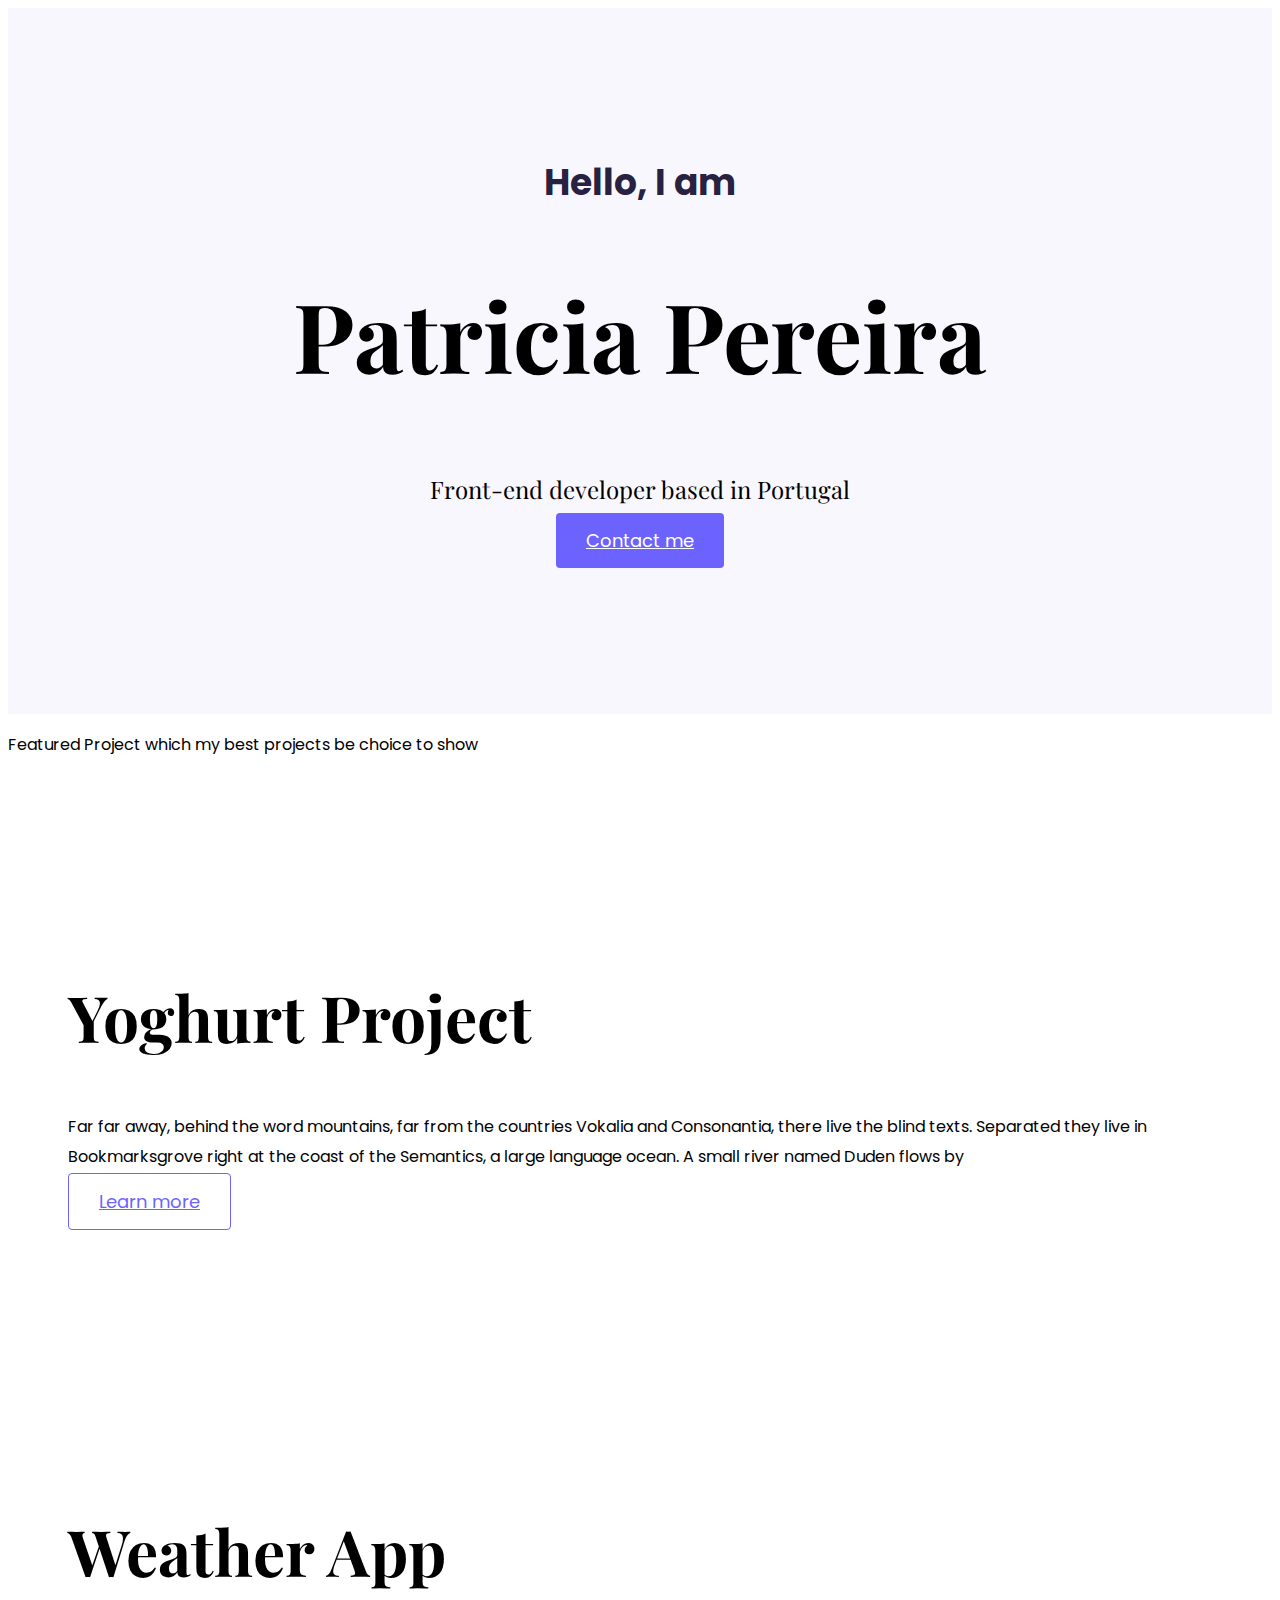
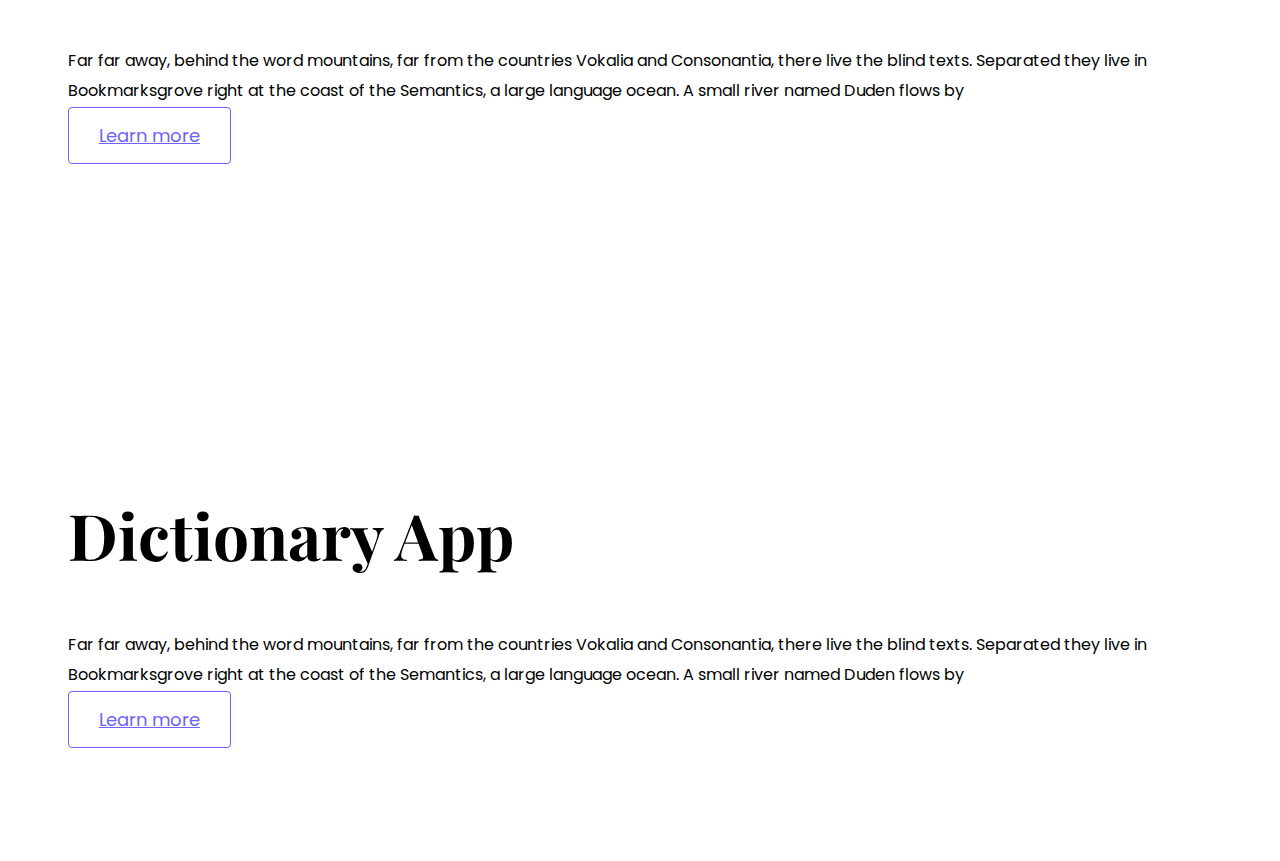
==== index.html @ 2272dbc6 "Added Css and html" ====
<!DOCTYPE html>
<html lang="en">
<head>
    <meta charset="UTF-8" />
    <meta http-equiv="X-UA-Compatible" content="IE=edge" />
    <meta name="viewport" content="width=device-width, initial-scale=1.0" />
    <title>SheCodes Patricia Portfolio</title>

    <link href="https://cdn.jsdelivr.net/npm/bootstrap@5.0.0-beta2/dist/css/bootstrap.min.css"
          rel="stylesheet"
          integrity="sha384-BmbxuPwQa2lc/FVzBcNJ7UAyJxM6wuqIj61tLrc4wSX0szH/Ev+nYRRuWlolflfl"
          crossorigin="anonymous" />
    <link rel="preconnect" href="https://fonts.gstatic.com" />
    <link href="https://fonts.googleapis.com/css2?family=Playfair+Display:wght@700&family=Poppins:wght@500;700&display=swap"
          rel="stylesheet" />
    <link rel="stylesheet" href="styles.css" />

    <script src="https://cdn.jsdelivr.net/npm/bootstrap@5.0.0-beta2/dist/js/bootstrap.bundle.min.js"
            integrity="sha384-b5kHyXgcpbZJO/tY9Ul7kGkf1S0CWuKcCD38l8YkeH8z8QjE0GmW1gYU5S9FOnJ0"
            crossorigin="anonymous"></script>
    <script src="https://kit.fontawesome.com/ddc3ee268a.js"
            crossorigin="anonymous"></script>
</head>
<body>
    <div class="hero">
        <p>Hello, I am</p>
        <h1>Patricia Pereira</h1>
        <h2 class="mb-5">Front-end developer based in Portugal</h2>
        <div>
            <a href="#" class="btn btn-branding">Contact me</a>
        </div>
    </div>
    <p class="text-center m-5">
        Featured Project which my best projects be choice to show
    </p>
    <div class="container">
        <div class="row mb-5">
            <div class="col d-none d-lg-block">
                <img src="images/yoghurt.png" class="img-fluid" alt="" />
            </div>
            <div class="col">
                <div class="project-desciption">
                    <h2 class="mb-5">Yoghurt Project</h2>
                    <p class="mb-5 text-muted">
                        Far far away, behind the word mountains, far from the countries
                        Vokalia and Consonantia, there live the blind texts. Separated
                        they live in Bookmarksgrove right at the coast of the Semantics, a
                        large language ocean. A small river named Duden flows by
                    </p>
                    <a href="" class="btn btn-branding-outline"> Learn more </a>
                </div>
            </div>
        </div>
        <div class="row mb-5">
            <div class="col">
                <div class="project-desciption">
                    <h2 class="mb-5">Weather App</h2>
                    <p class="mb-5 text-muted">
                        Far far away, behind the word mountains, far from the countries
                        Vokalia and Consonantia, there live the blind texts. Separated
                        they live in Bookmarksgrove right at the coast of the Semantics, a
                        large language ocean. A small river named Duden flows by
                    </p>
                    <a href="" class="btn btn-branding-outline"> Learn more </a>
                </div>
            </div>
            <div class="col d-none d-lg-block">
                <img src="images/weather.png" class="img-fluid" alt="" />
            </div>
        </div>
        <div class="row">
            <div class="col d-none d-lg-block">
                <img src="images/dictionary.png" class="img-fluid" alt="" />
            </div>
            <div class="col">
                <div class="project-desciption">
                    <h2 class="mb-5">Dictionary App</h2>
                    <p class="mb-5 text-muted">
                        Far far away, behind the word mountains, far from the countries
                        Vokalia and Consonantia, there live the blind texts. Separated
                        they live in Bookmarksgrove right at the coast of the Semantics, a
                        large language ocean. A small river named Duden flows by
                    </p>
                    <a href="" class="btn btn-branding-outline"> Learn more </a>
                </div>
            </div>
        </div>
    </div>
</body>
</html>
---- styles.css ----
﻿:root {
  --branding-color: #6c63ff;
  --secondary-color: #f9f7fe;
  --heading-font-family: "Playfair Display", serif;
  --default-font-family: "Poppins", sans-serif;
}

body {
  font-family: var(--default-font-family);
}

h1,
h2,
h3,
h4,
h5,
h6 {
  color: black;
  font-family: var(--heading-font-family);
  font-weight: bold;
}

h1 {
  font-size: 96px;
  line-height: 1.5;
}

h2 {
  font-size: 64px;
}

p {
  font-weight: normal;
  font-size: 16px;
  line-height: 30px;
}

.hero {
  background: var(--secondary-color);
  text-align: center;
  padding: 160px 20px;
}

.hero p {
  font-size: 36px;
  font-weight: bold;
  margin: 0;
  color: #272142;
}

.hero h2 {
  font-family: var(--heading-font-family);
  font-weight: normal;
  line-height: 1.5;
  font-size: 24px;
}

.btn-branding {
  background: var(--branding-color);
  border-radius: 4px;
  color: white;
  font-size: 18px;
  line-height: 27px;
  padding: 15px 30px;
}

.btn-branding-outline {
  color: var(--branding-color);
  border: 1px solid var(--branding-color);
  border-radius: 4px;
  font-size: 18px;
  line-height: 27px;
  padding: 15px 30px;
}

.project-desciption {
  padding: 120px 60px;
}

@media (max-width: 900px) {
  h1 {
    font-size: 44px;
    line-height: 2;
  }

  h2 {
    font-size: 44px;
  }

  .hero {
    padding: 80px 20px;
  }

  .project-desciption {
    padding: 0;
    text-align: center;
  }
}
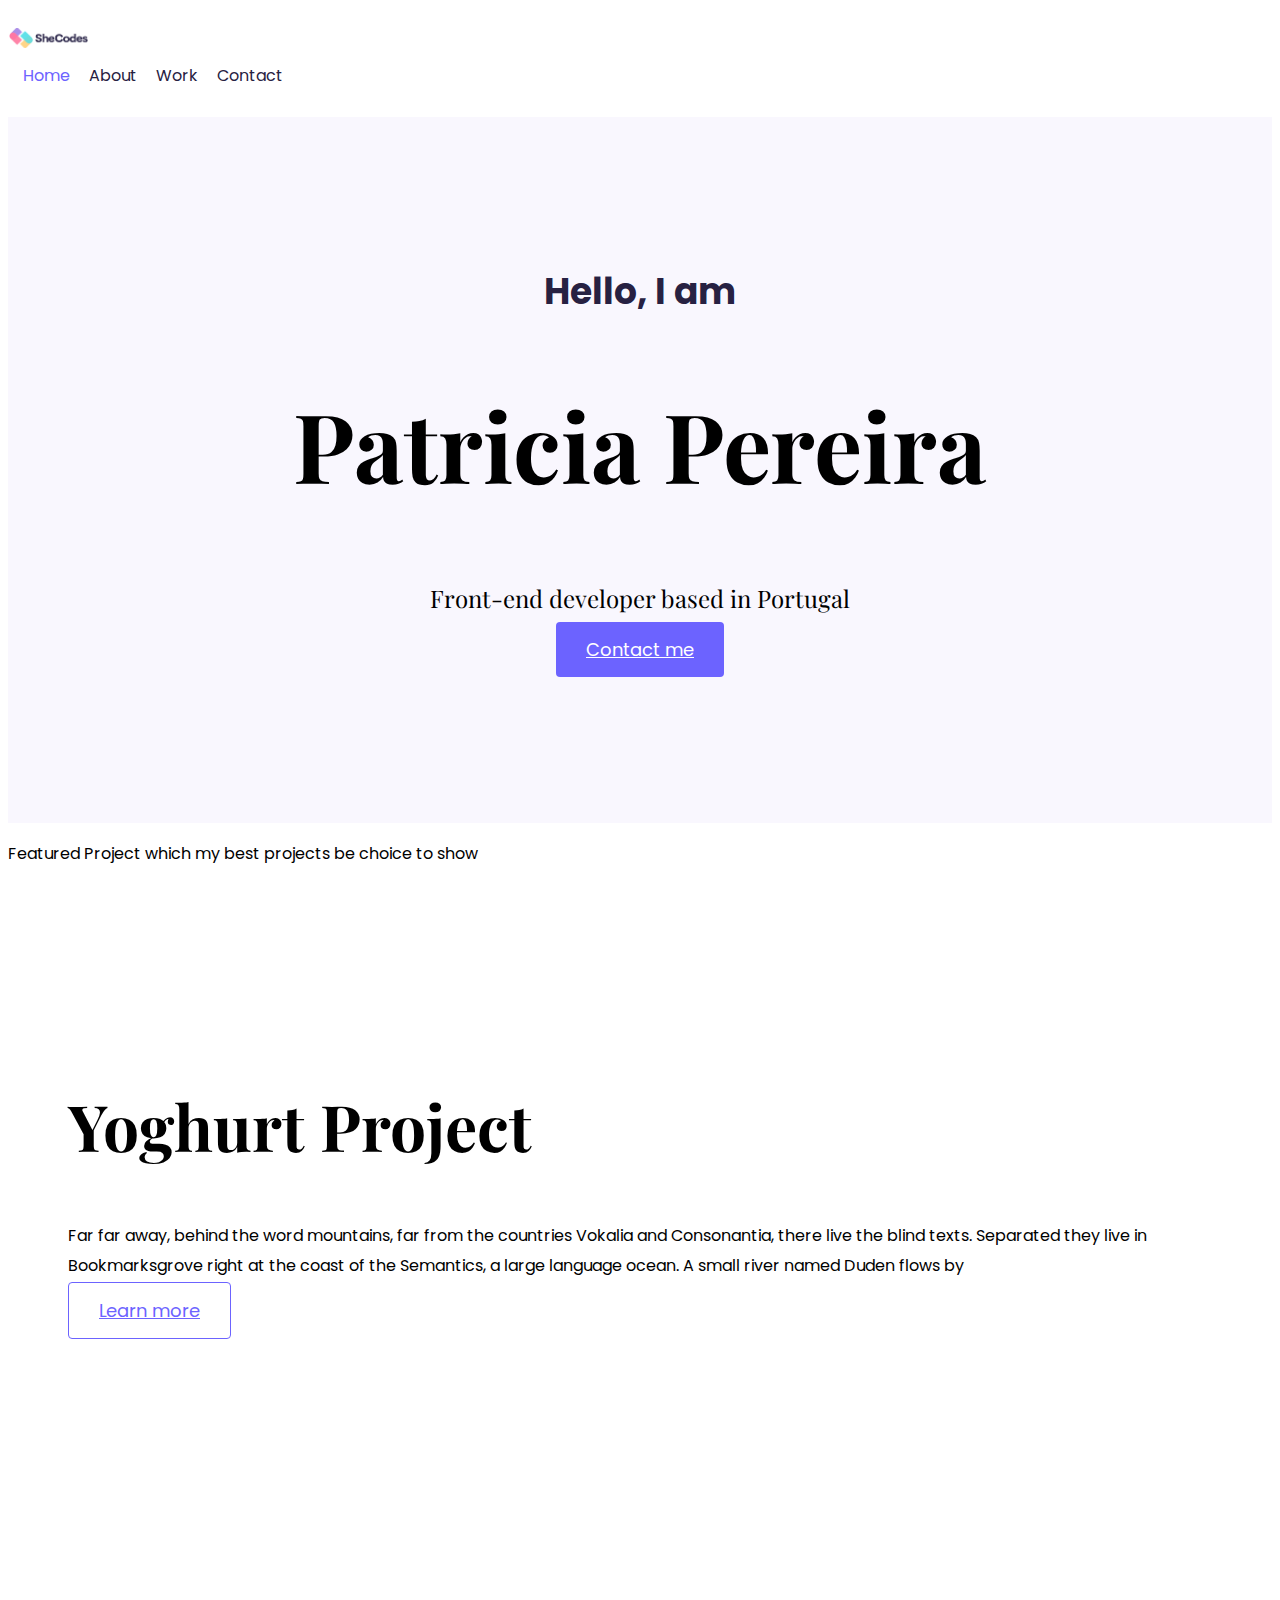
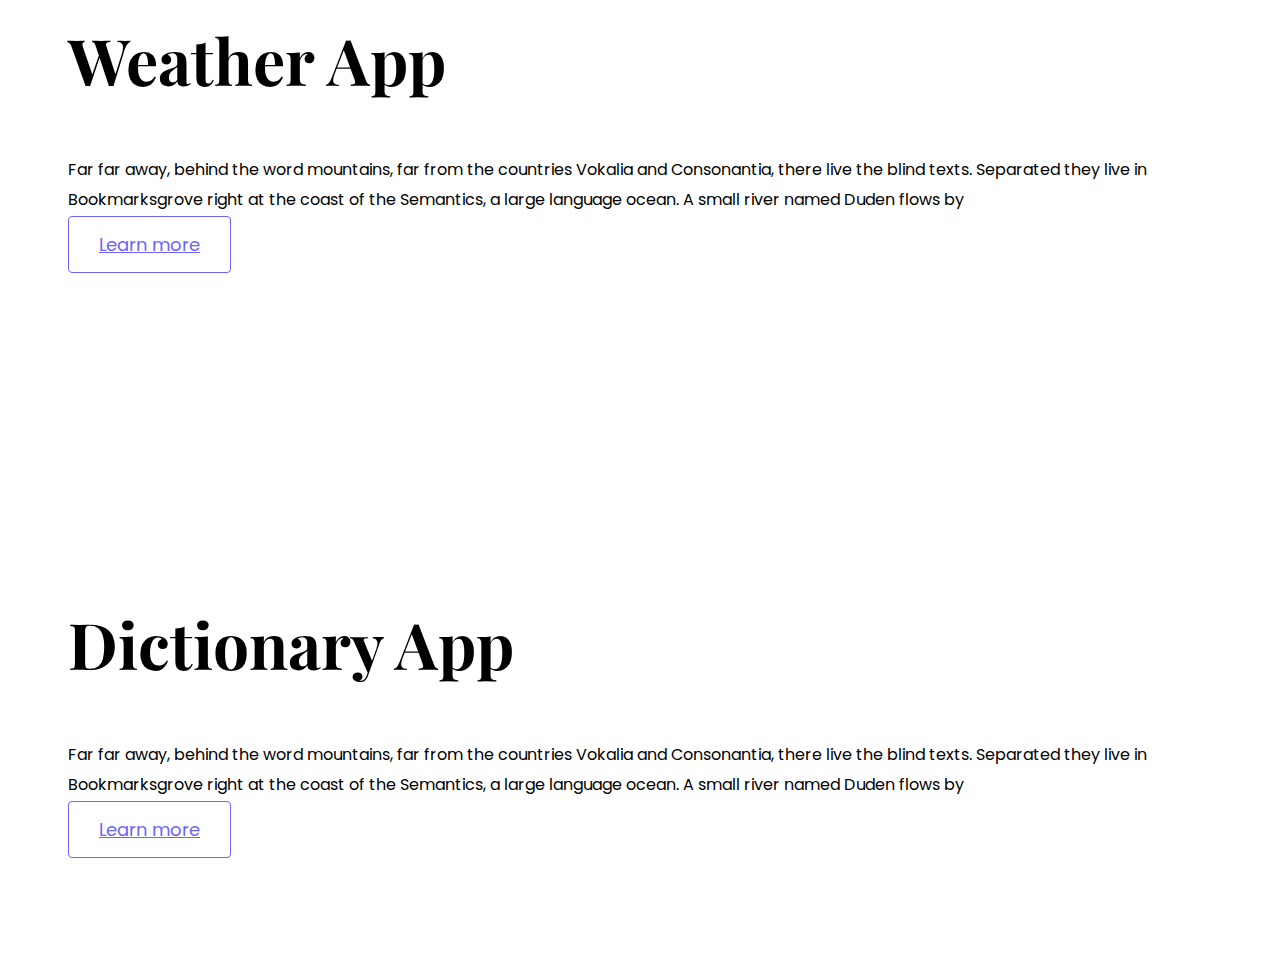
==== commit f71ea81a: "updated html and CSS" ====
--- a/index.html
+++ b/index.html
@@ -1,4 +1,4 @@
-<!DOCTYPE html>
+﻿<!DOCTYPE html>
 <html lang="en">
 <head>
     <meta charset="UTF-8" />
@@ -22,17 +22,35 @@
             crossorigin="anonymous"></script>
 </head>
 <body>
+    <div class="container">
+        <nav class="d-flex justify-content-between">
+        <img src="images/logo.png" class="logo d-none d-md-block" alt=""/>
+        <ul>
+            <li class="active">
+                <a href="/">Home</a></li>
+            <li>
+                <a href="about.html">About</a></li>
+            <li>
+              <a href="work.html">Work</a></li>
+            <li>
+                <a href="contact.html">Contact</a></li>
+        </ul>
+    </nav>
+        </div>
+    </div>
+    </div>
     <div class="hero">
         <p>Hello, I am</p>
         <h1>Patricia Pereira</h1>
         <h2 class="mb-5">Front-end developer based in Portugal</h2>
         <div>
-            <a href="#" class="btn btn-branding">Contact me</a>
+            <a href="about.html" class="btn btn-branding">Contact me</a> 
         </div>
     </div>
     <p class="text-center m-5">
         Featured Project which my best projects be choice to show
     </p>
+    </div>
     <div class="container">
         <div class="row mb-5">
             <div class="col d-none d-lg-block">
--- a/styles.css
+++ b/styles.css
@@ -55,6 +55,26 @@
   font-size: 24px;
 }
 
+.content h1{
+    font-size:44px;
+    line-height:80px;
+}
+
+.content h2{
+    font-size:18px;
+    font-family: var(--default-font-family);
+    line-height:1.5;
+    margin:20px 0 0;
+}
+
+.content {
+    text-align:center;
+    padding:0;
+}
+
+.content p{
+    font-size:9px;
+}
 .btn-branding {
   background: var(--branding-color);
   border-radius: 4px;
@@ -86,7 +106,10 @@
   h2 {
     font-size: 44px;
   }
-
+  .about-section container{
+      text-align:center;
+      padding:0;
+  }
   .hero {
     padding: 80px 20px;
   }
@@ -96,3 +119,31 @@
     text-align: center;
   }
 }
+.logo {
+  max-width: 80px;
+}
+
+nav {
+  padding: 20px 0;
+}
+nav li {
+  display:inline;
+  list-style: none;
+  line-height: 42px;
+  margin-left: 15px;
+}
+
+nav a {
+  text-decoration: none;
+  color: #272142;
+  transition: all 150ms ease-in-out;
+}
+
+nav a:hover, nav li.active a {
+  color: var(--branding-color);
+}
+
+nav ul{
+  padding: 0;
+  margin: 0;
+}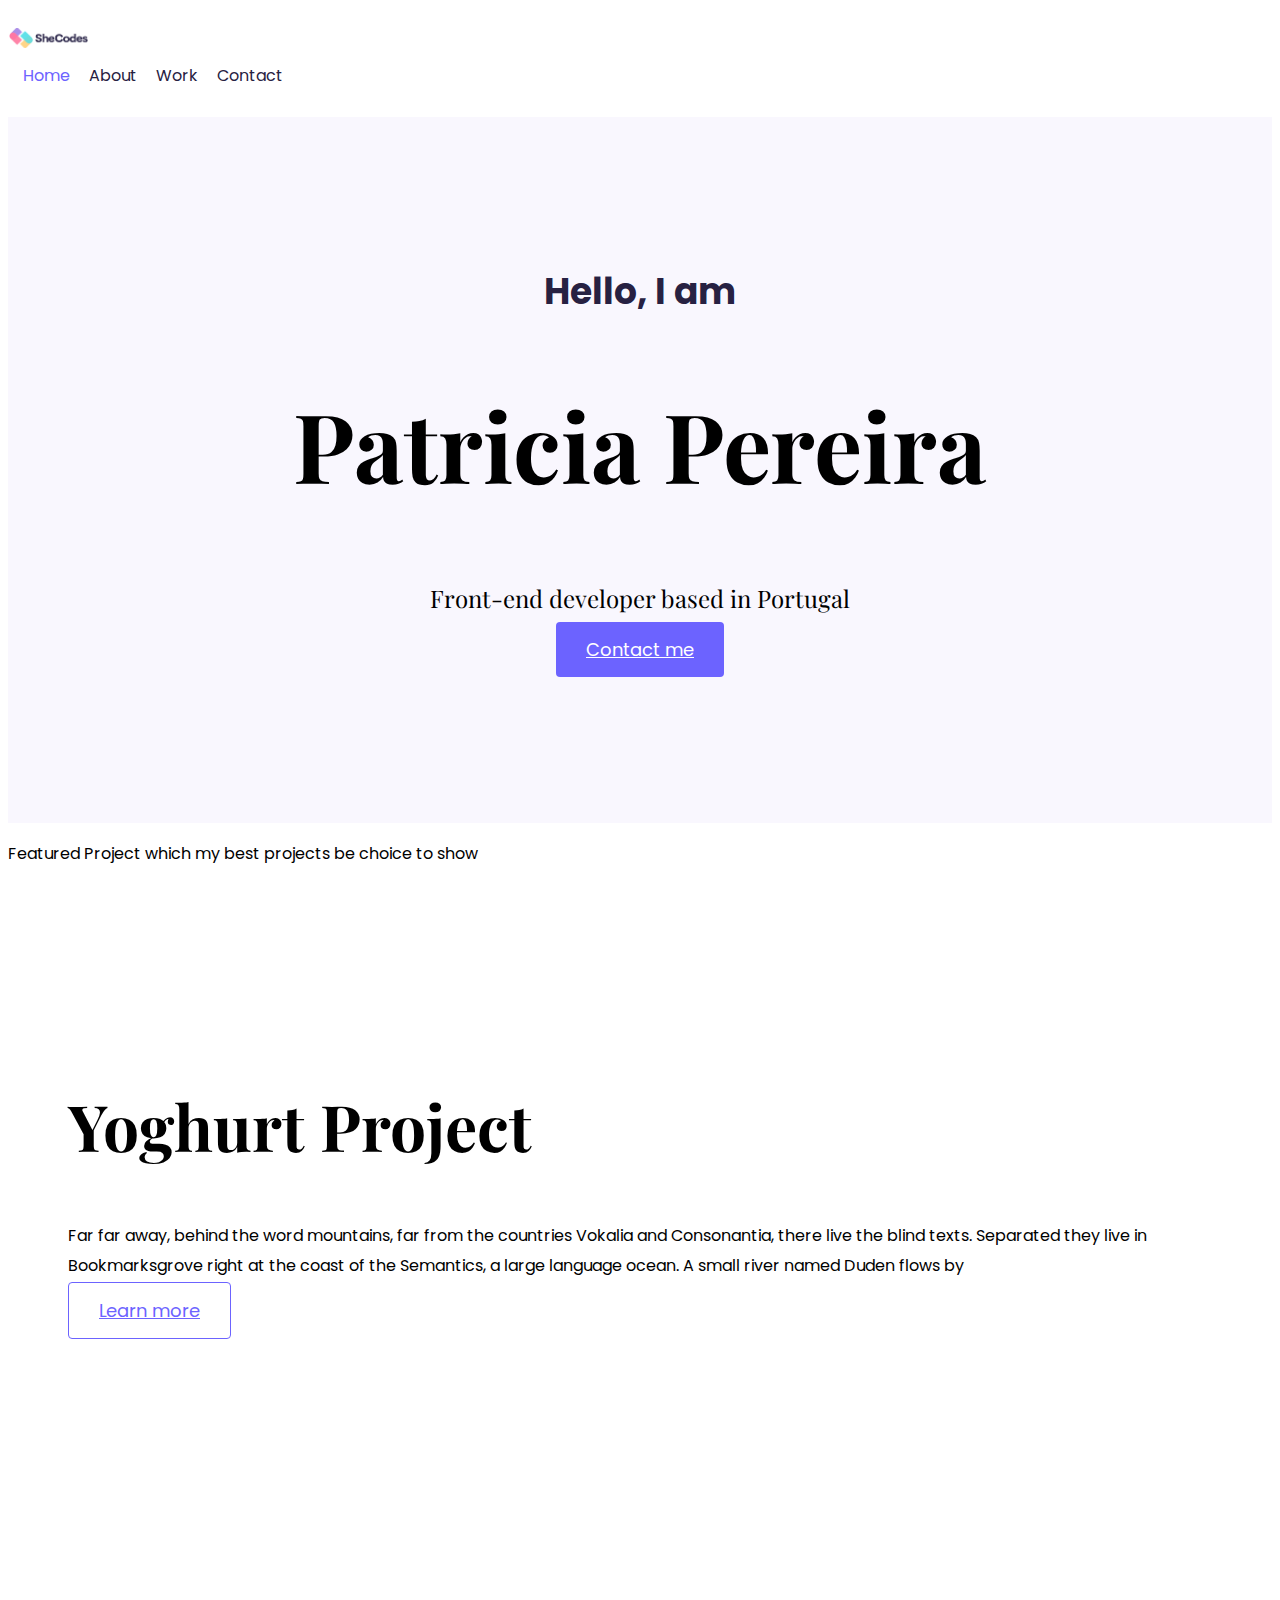
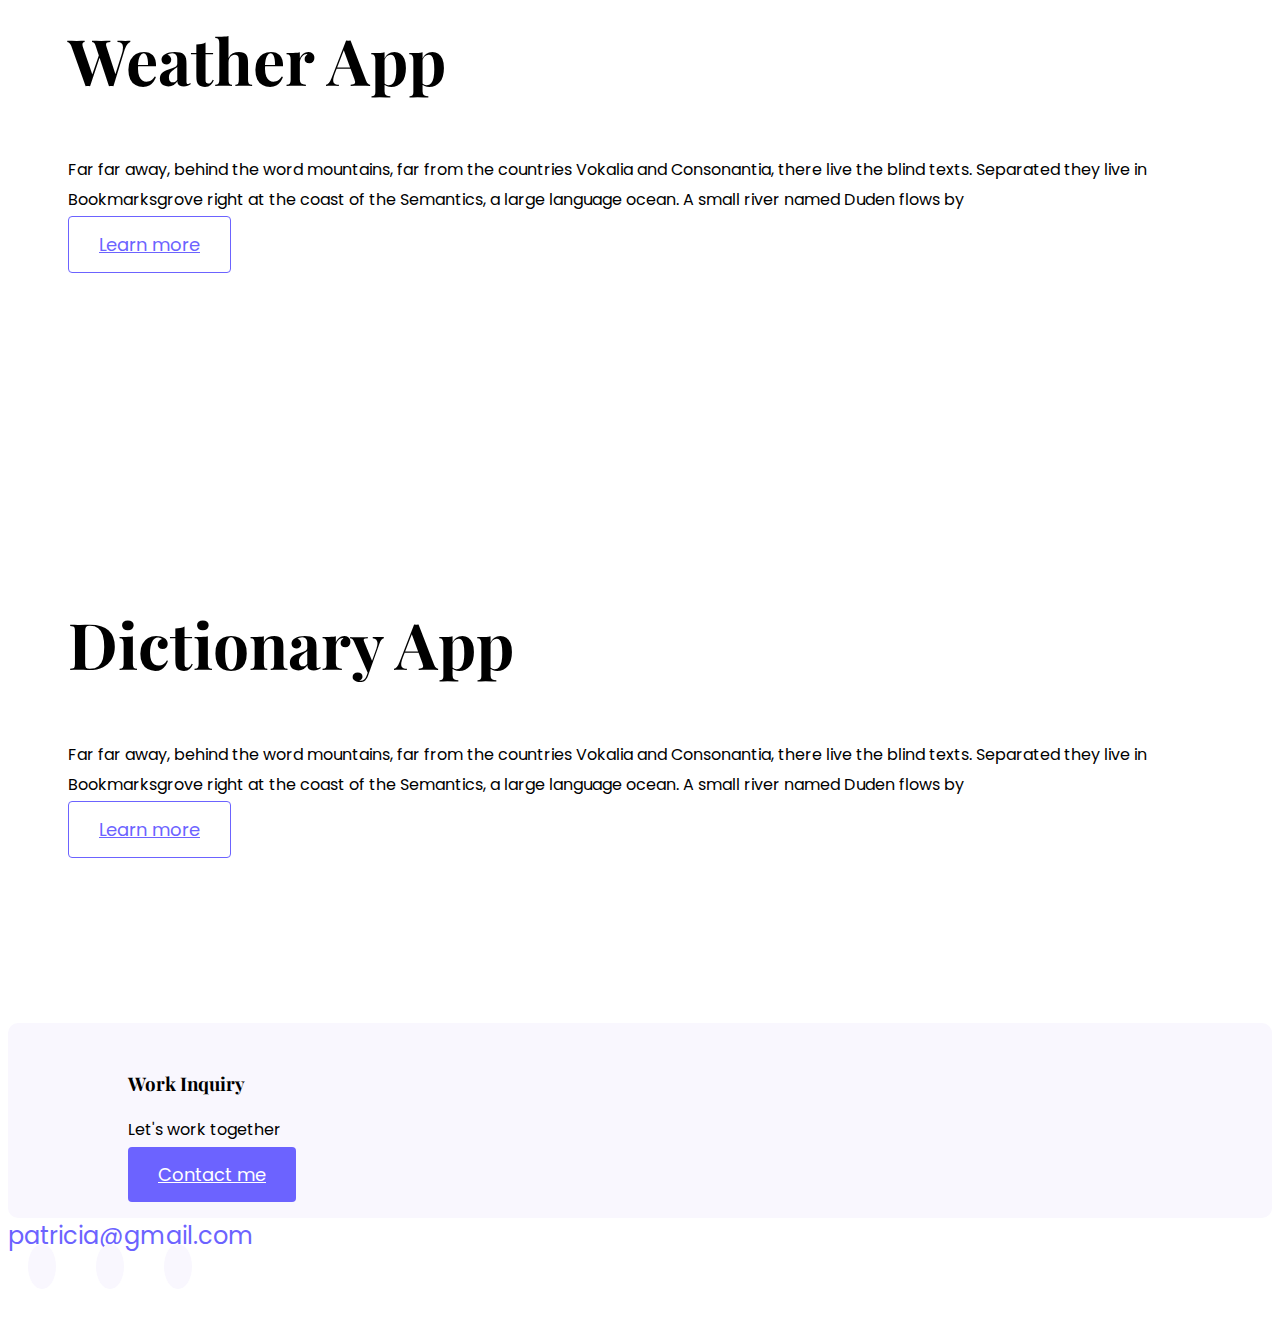
==== commit 9579a9bf: "updated html and added footer" ====
--- a/index.html
+++ b/index.html
@@ -104,5 +104,30 @@
             </div>
         </div>
     </div>
+    <footer>
+        <div class="contact-box d-flex justify-content-between mb-5 d-none d-md-flex">
+        <div>
+            <h3>Work Inquiry</h3>
+            <p "text-muted">Let's work together</p>
+    </div>
+<div>
+            <a href=""class="btn-branding mt-3">Contact me</a>
+        </div>
+        </div>
+        <div class="d-flex justify-content-center mb-5">
+        <a href="mailto:patricia@gmail.com" class="email-link">patricia@gmail.com</a>
+        </div>
+        <div class="social-links text-center">
+            <a href="https://www.instagram.com/patricia" target="_blank">
+        <i class="fab fa-instagram"></i>
+            </a>
+            <a href="https://www.github.com/patricia" target="_blank">
+        <i class="fab fa-github"></i>
+            </a>
+            <a href="https://www.twitter.com/patricia" target="_blank">
+        <i class="fab fa-twitter"></i>
+            </a>
+        </div>
+    </footer>
 </body>
 </html>
--- a/styles.css
+++ b/styles.css
@@ -106,6 +106,9 @@
   h2 {
     font-size: 44px;
   }
+  h3{
+    font-size: 18px;
+  }
   .about-section container{
       text-align:center;
       padding:0;
@@ -146,4 +149,44 @@
 nav ul{
   padding: 0;
   margin: 0;
+}
+
+footer {
+  margin: 60px 0;
+}
+
+footer .contact-box {
+  background: var(--secondary-color);
+  padding: 30px 120px;
+  border-radius: 10px;
+}
+
+footer .contact-box {
+  margin: 0;
+}
+footer .email-link{
+  text-decoration: none;
+  color: black;
+  font-size: 24px;
+  text-align: center;
+}
+
+footer .email-link:hover {
+  color: var(--branding-color);
+}
+
+footer .social-links a {
+  margin: 0 20px;
+  color: var(--branding-color);
+  background: var(--secondary-color);
+  padding: 10px 14px;
+  border-radius: 50%;
+  font-size: 18px;
+  transition: all 150ms ease-in-out;
+  text-decoration: none;
+}
+
+footer .email-link {
+  color: white;
+  color: var(--branding-color);
 }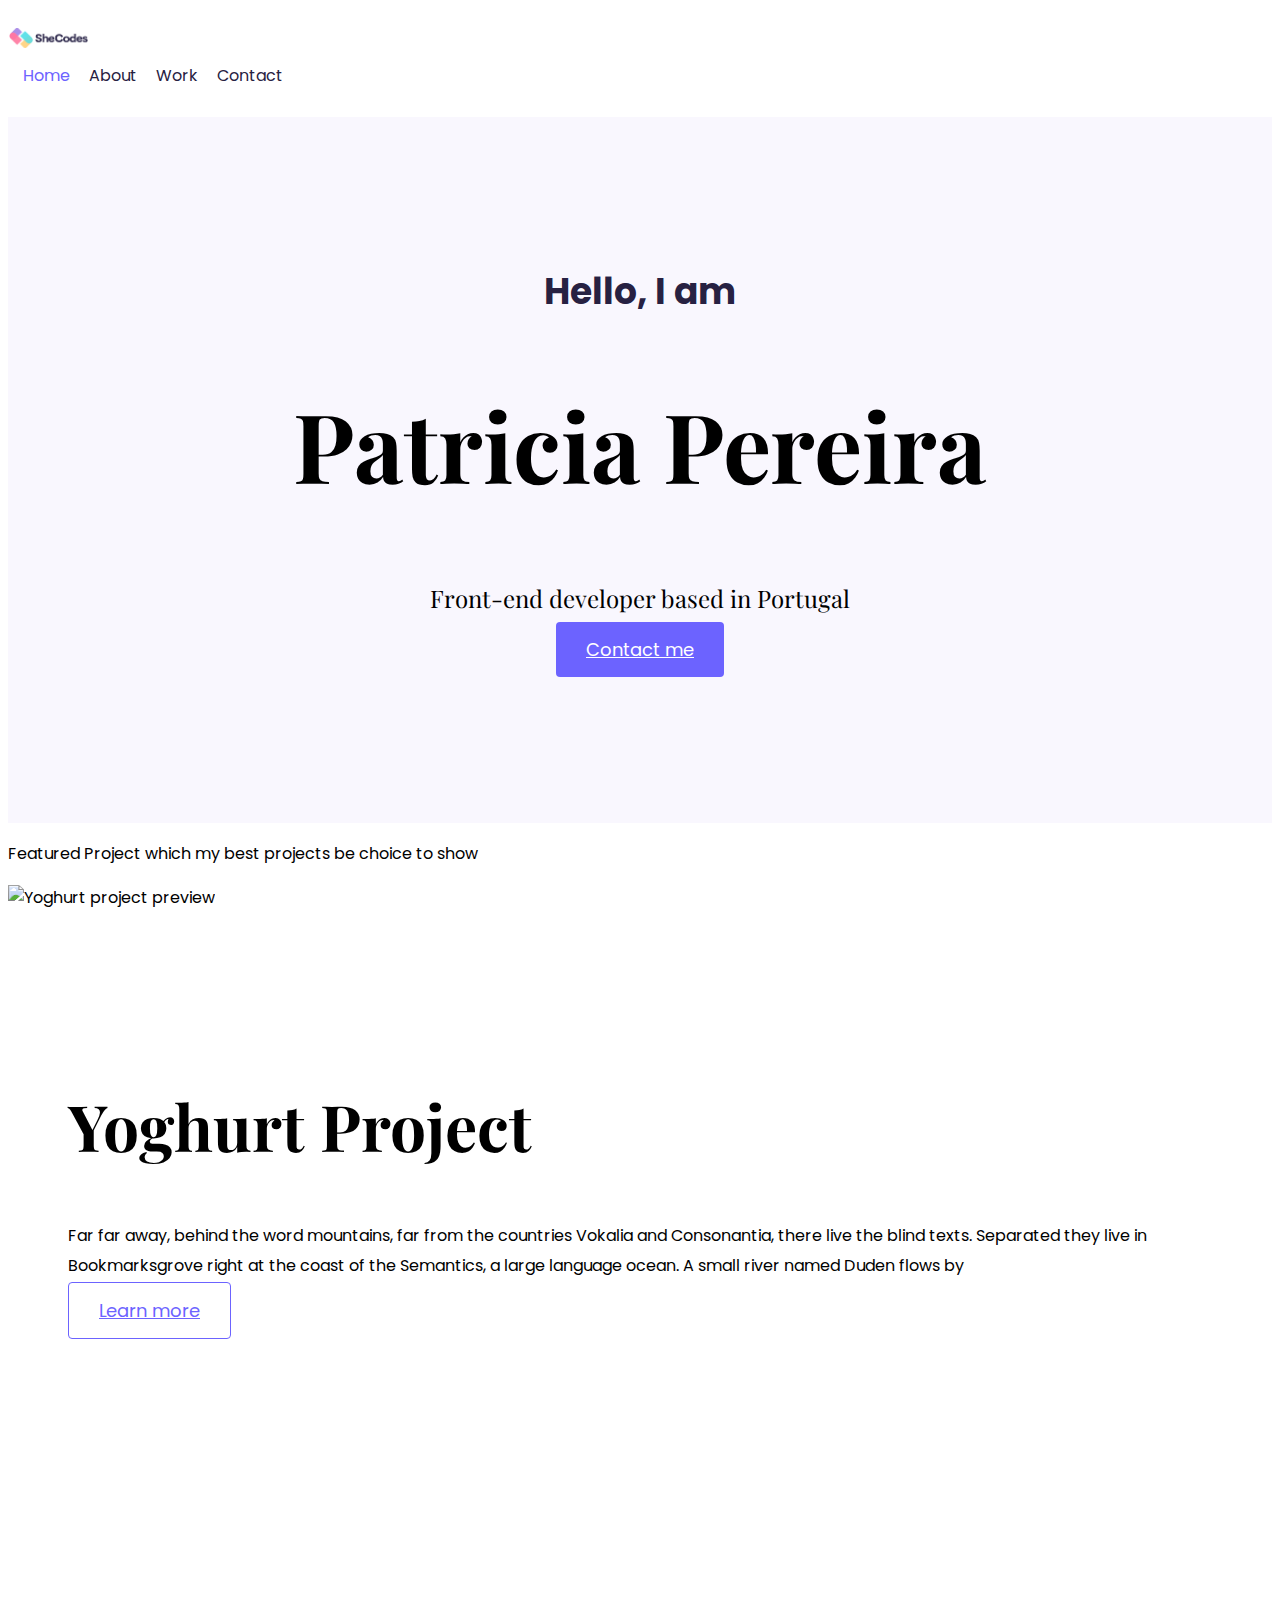
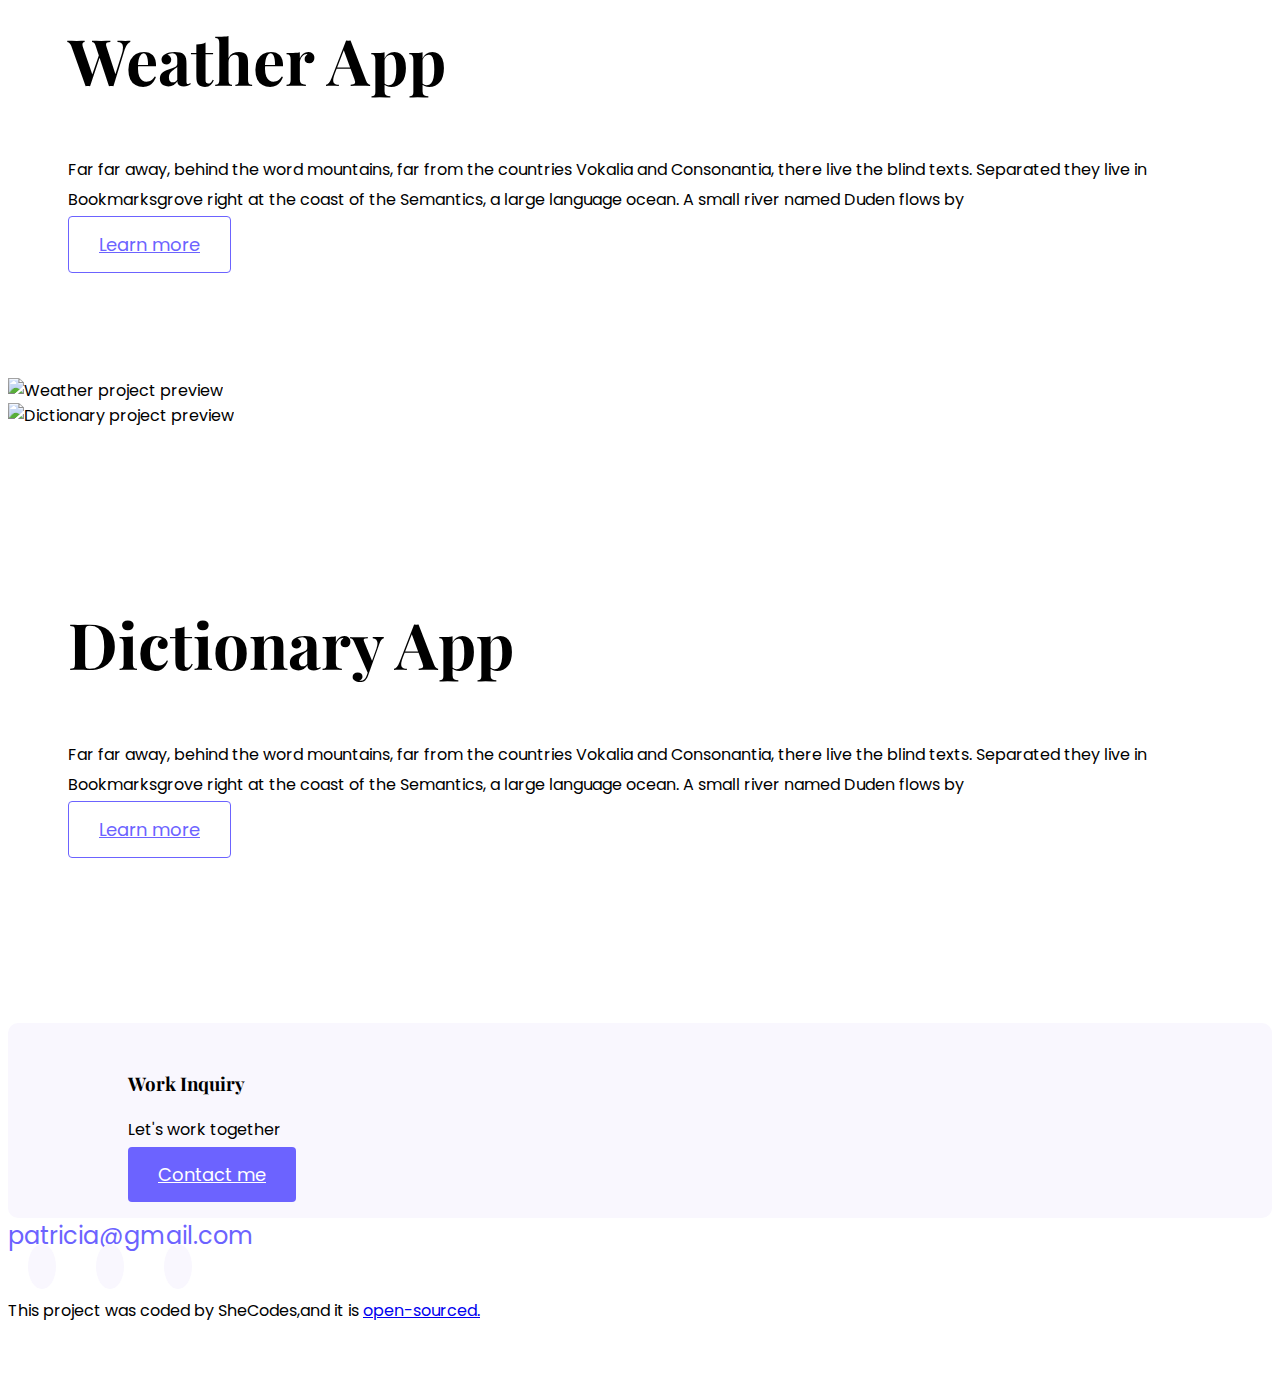
==== commit 45eb2b26: "made the project SEO friendly" ====
--- a/index.html
+++ b/index.html
@@ -4,8 +4,8 @@
     <meta charset="UTF-8" />
     <meta http-equiv="X-UA-Compatible" content="IE=edge" />
     <meta name="viewport" content="width=device-width, initial-scale=1.0" />
-    <title>SheCodes Patricia Portfolio</title>
-
+    <title>SheCodes Portfolio-Front-end Developer Patricia</title>
+<meta name="description" content="Patricia is a Front-end Engineer based in Portugal"/>
     <link href="https://cdn.jsdelivr.net/npm/bootstrap@5.0.0-beta2/dist/css/bootstrap.min.css"
           rel="stylesheet"
           integrity="sha384-BmbxuPwQa2lc/FVzBcNJ7UAyJxM6wuqIj61tLrc4wSX0szH/Ev+nYRRuWlolflfl"
@@ -24,7 +24,7 @@
 <body>
     <div class="container">
         <nav class="d-flex justify-content-between">
-        <img src="images/logo.png" class="logo d-none d-md-block" alt=""/>
+        <img src="images/logo.png" class="logo d-none d-md-block" alt="SheCodes logo"/>
         <ul>
             <li class="active">
                 <a href="/">Home</a></li>
@@ -54,7 +54,7 @@
     <div class="container">
         <div class="row mb-5">
             <div class="col d-none d-lg-block">
-                <img src="images/yoghurt.png" class="img-fluid" alt="" />
+                <img src="images/yoghurt.png" class="img-fluid" alt="Yoghurt project preview" />
             </div>
             <div class="col">
                 <div class="project-desciption">
@@ -65,7 +65,7 @@
                         they live in Bookmarksgrove right at the coast of the Semantics, a
                         large language ocean. A small river named Duden flows by
                     </p>
-                    <a href="" class="btn btn-branding-outline"> Learn more </a>
+                    <a href="/contact.html" class="btn btn-branding-outline"> Learn more </a>
                 </div>
             </div>
         </div>
@@ -79,16 +79,16 @@
                         they live in Bookmarksgrove right at the coast of the Semantics, a
                         large language ocean. A small river named Duden flows by
                     </p>
-                    <a href="" class="btn btn-branding-outline"> Learn more </a>
+                    <a href="/work.html" class="btn btn-branding-outline"> Learn more </a>
                 </div>
             </div>
             <div class="col d-none d-lg-block">
-                <img src="images/weather.png" class="img-fluid" alt="" />
+                <img src="images/weather.png" class="img-fluid" alt="Weather project preview" />
             </div>
         </div>
         <div class="row">
             <div class="col d-none d-lg-block">
-                <img src="images/dictionary.png" class="img-fluid" alt="" />
+                <img src="images/dictionary.png" class="img-fluid" alt="Dictionary project preview" />
             </div>
             <div class="col">
                 <div class="project-desciption">
@@ -99,7 +99,7 @@
                         they live in Bookmarksgrove right at the coast of the Semantics, a
                         large language ocean. A small river named Duden flows by
                     </p>
-                    <a href="" class="btn btn-branding-outline"> Learn more </a>
+                    <a href="/work.html" class="btn btn-branding-outline"> Learn more </a>
                 </div>
             </div>
         </div>
@@ -111,7 +111,7 @@
             <p "text-muted">Let's work together</p>
     </div>
 <div>
-            <a href=""class="btn-branding mt-3">Contact me</a>
+            <a href="/contact.html"class="btn-branding mt-3">Contact me</a>
         </div>
         </div>
         <div class="d-flex justify-content-center mb-5">
@@ -128,6 +128,10 @@
         <i class="fab fa-twitter"></i>
             </a>
         </div>
+        <p class="text-center mt-4">
+            This project was coded by SheCodes,and it is 
+            <a href="https://github.com/puleng75/patricia-shecodes-portfolio" target="_blank">open-sourced.</a>
+        </p>
     </footer>
 </body>
 </html>
